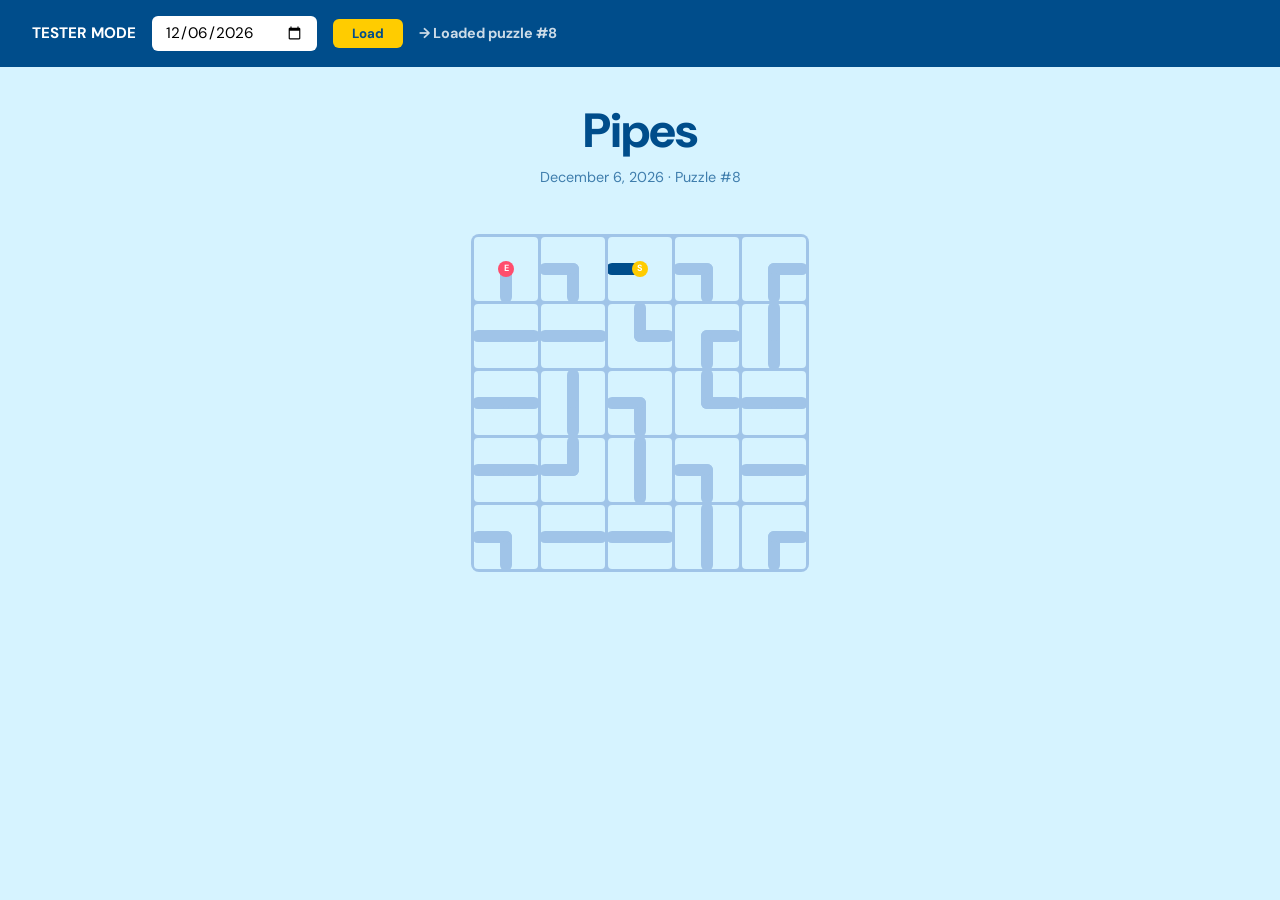
==== tester.html @ 9aea2033 "Local tester to test games before they are live" ====
<!DOCTYPE html>
<html lang="en">
  <head>
    <meta charset="UTF-8" />
    <meta name="viewport" content="width=device-width, initial-scale=1.0" />
    <title>Pipes Tester</title>
    <link rel="stylesheet" href="style.css" />
    <style>
      #tester-bar {
        background-color: #004d8b;
        color: white;
        padding: 1rem 2rem;
        display: flex;
        align-items: center;
        gap: 1rem;
        width: 100%;
        font-family: 'DM Sans', sans-serif;
        font-weight: 700;
        font-size: 0.95rem;
      }
      #tester-bar input {
        padding: 0.4rem 0.8rem;
        border-radius: 6px;
        border: none;
        font-family: 'DM Sans', sans-serif;
        font-size: 0.95rem;
      }
      #tester-bar button {
        padding: 0.4rem 1.2rem;
        border-radius: 6px;
        border: none;
        background: #ffcc00;
        color: #004d8b;
        font-family: 'DM Sans', sans-serif;
        font-weight: 700;
        cursor: pointer;
      }
      #tester-result {
        font-size: 0.9rem;
        opacity: 0.8;
      }
    </style>
  </head>
  <body>
    <div id="tester-bar">
      TESTER MODE
      <input type="date" id="date-input" />
      <button onclick="loadTestPuzzle()">Load</button>
      <span id="tester-result"></span>
    </div>

    <header>
      <h1>Pipes</h1>
      <p id="puzzle-info"></p>
    </header>

    <section id="game">
      <div id="timer" class="hidden"></div>
      <div id="grid"></div>
    </section>

    <div id="game-over" class="hidden">
      <div id="game-over-box">
        <h2>Solved!</h2>
        <p>Final Time: <span id="final-time"></span></p>
        <p>Thank you for playing!</p>
        <p>New puzzle in: <span id="countdown"></span></p>
      </div>
    </div>

    <script src="js/game.js"></script>
    <script src="js/render.js"></script>
    <script>
      let puzzle = null;

      // Set date input to today by default
      const today = new Date();
      document.getElementById('date-input').value = today.toISOString().split('T')[0];

      async function loadTestPuzzle() {
        const dateVal = document.getElementById('date-input').value;
        if (!dateVal) return;

        const selected = new Date(dateVal + 'T00:00:00');
        const start = new Date('2026-05-03');
        selected.setHours(0, 0, 0, 0);
        start.setHours(0, 0, 0, 0);

        const diff = Math.floor((selected - start) / (1000 * 60 * 60 * 24)) + 1;
        const totalPuzzles = 30; //FIXED NUMBER! CHANGE WHEN ADD MORE PUZZLES
        const puzzleNumber = ((diff - 1) % totalPuzzles) + 1;

        const response = await fetch(`puzzles/${puzzleNumber}.json`);
        puzzle = await response.json();
        puzzle.puzzleNumber = puzzleNumber;

        const dateStr = selected.toLocaleDateString('en-US', {
          month: 'long', day: 'numeric', year: 'numeric'
        });

        document.getElementById('puzzle-info').textContent = `${dateStr} · Puzzle #${puzzleNumber}`;
        document.getElementById('tester-result').textContent = `→ Loaded puzzle #${puzzleNumber}`;

        const sourceCell = getCellAt(puzzle.grid, puzzle.source.x, puzzle.source.y);
        const filledSet = floodFill(puzzle.grid, sourceCell);
        drawGrid(puzzle.grid, puzzle.source, puzzle.sink, filledSet);
        addTileListeners();
      }

      function addTileListeners() {
        document.querySelectorAll('.cell').forEach((div, index) => {
          div.addEventListener('click', () => {
            const tile = puzzle.grid[index];
            const rotated = rotateTile(tile);
            if (!rotated) return;
            const sourceCell = getCellAt(puzzle.grid, puzzle.source.x, puzzle.source.y);
            const filledSet = floodFill(puzzle.grid, sourceCell);
            drawGrid(puzzle.grid, puzzle.source, puzzle.sink, filledSet);
            addTileListeners();
            if (isSolved(puzzle.grid, sourceCell, getCellAt(puzzle.grid, puzzle.sink.x, puzzle.sink.y))) {
              document.getElementById('game-over').classList.remove('hidden');
            }
          });
        });
      }

      // Load today's puzzle automatically on open
      loadTestPuzzle();
    </script>
  </body>
</html>
---- style.css ----
@import url('https://fonts.googleapis.com/css2?family=DM+Sans:wght@400;700;800&display=swap');

*, *::before, *::after {
  box-sizing: border-box;
  margin: 0;
  padding: 0;
}

body {
  font-family: 'DM Sans', sans-serif;
  background-color: #d6f3ff;
  color: #004d8b;
  min-height: 100vh;
  display: flex;
  flex-direction: column;
  align-items: center;
}

header {
  text-align: center;
  padding: 2rem 0 1rem 0;
}

header h1 {
  font-size: 3rem;
  font-weight: 800;
  letter-spacing: -1px;
}

header p {
  font-size: 0.9rem;
  margin-top: 0.4rem;
  opacity: 0.7;
}

#intro {
  display: flex;
  flex-direction: column;
  align-items: center;
  gap: 2rem;
  margin-top: 3rem;
}

#start-btn {
  background-color: #004d8b;
  color: #d6f3ff;
  border: none;
  border-radius: 12px;
  padding: 0.9rem 3rem;
  font-family: 'DM Sans', sans-serif;
  font-size: 1.1rem;
  font-weight: 700;
  cursor: pointer;
}

#start-btn:hover {
  background-color: #003a6b;
}

.hidden {
  display: none !important;
}

#game {
  display: flex;
  flex-direction: column;
  align-items: center;
  gap: 1.5rem;
  margin-top: 2rem;
}

#grid {
  display: grid;
  gap: 3px;
  background-color: #a0c4e8;
  border-radius: 8px;
  padding: 3px;
}

#timer {
  font-size: 2rem;
  font-weight: 700;
}

#game-over {
  position: fixed;
  inset: 0;
  background-color: rgba(0, 0, 0, 0.5);
  display: flex;
  align-items: center;
  justify-content: center;
}

#game-over-box {
  background-color: #ffffff;
  border-radius: 16px;
  padding: 2.5rem;
  text-align: center;
  display: flex;
  flex-direction: column;
  gap: 1rem;
  max-width: 320px;
  width: 90%;
}

#game-over-box h2 {
  font-size: 2rem;
  font-weight: 800;
}

#game-over-box p {
  font-size: 1rem;
  opacity: 0.8;
}

.cell {
  width: 64px;
  height: 64px;
  background-color: #d6f3ff;
  border-radius: 4px;
  cursor: pointer;
}

.cell.locked {
  cursor: default;
}

#instructions {
  background-color: #ffffff;
  border-radius: 12px;
  padding: 1.5rem 2rem;
  max-width: 320px;
  width: 90%;
}

#instructions h2 {
  font-size: 1.2rem;
  font-weight: 800;
  margin-bottom: 1rem;
}

#instructions ul {
  list-style: none;
  display: flex;
  flex-direction: column;
  gap: 0.6rem;
}

#instructions li {
  font-size: 0.95rem;
  padding-left: 1.2rem;
  position: relative;
}

#instructions li::before {
  content: '•';
  position: absolute;
  left: 0;
  color: #004d8b;
  font-weight: 700;
}

#tile-preview {
  display: flex;
  gap: 1.5rem;
  justify-content: center;
  margin-top: 1.2rem;
}

.preview-item {
  display: flex;
  flex-direction: column;
  align-items: center;
  gap: 0.4rem;
  font-size: 0.85rem;
  font-weight: 700;
  color: #004d8b;
}
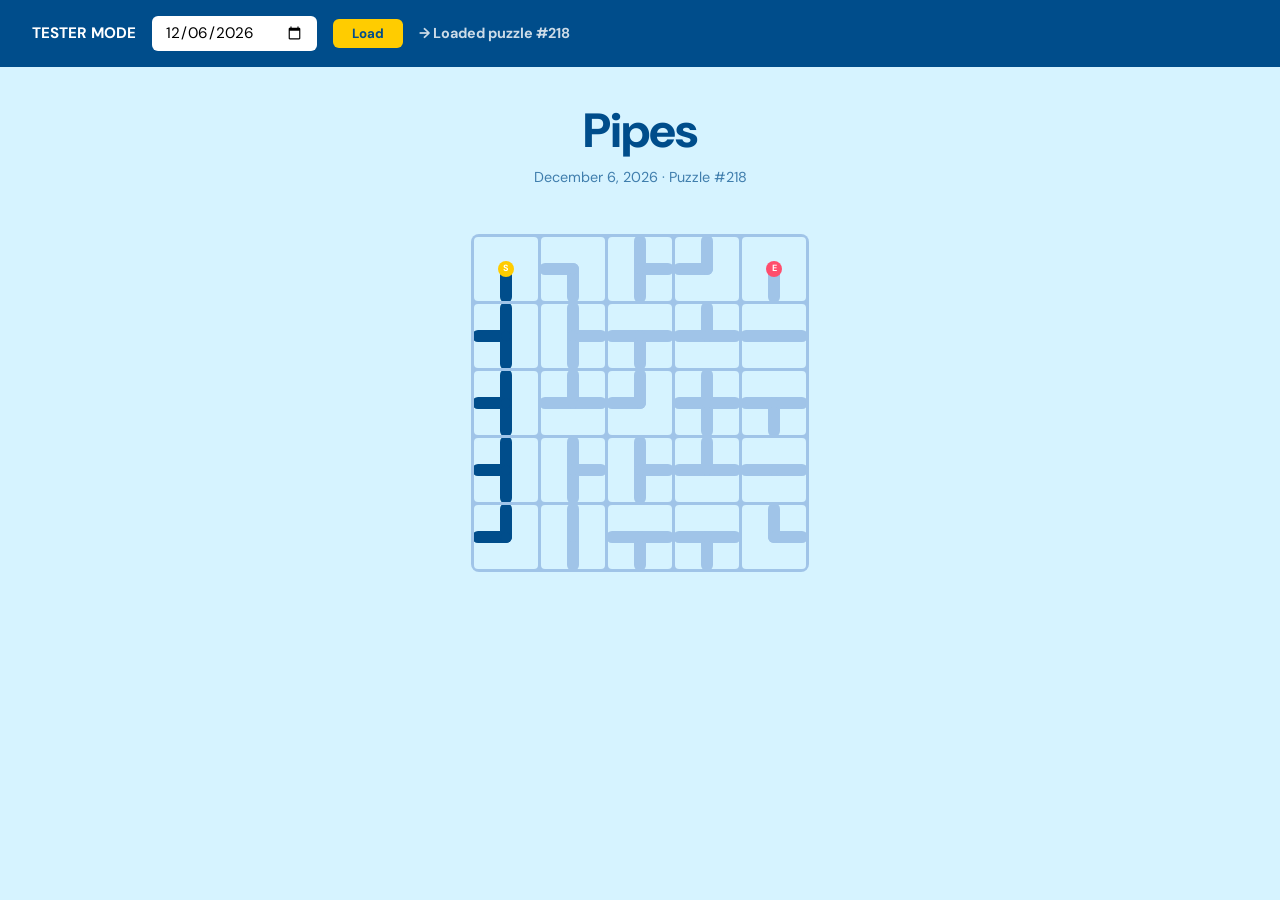
==== commit 4e944d04: "updated tester for puzzle number" ====
--- a/tester.html
+++ b/tester.html
@@ -87,7 +87,7 @@
         start.setHours(0, 0, 0, 0);
 
         const diff = Math.floor((selected - start) / (1000 * 60 * 60 * 24)) + 1;
-        const totalPuzzles = 30; //FIXED NUMBER! CHANGE WHEN ADD MORE PUZZLES
+        const totalPuzzles = 428; //FIXED NUMBER! CHANGE WHEN ADD MORE PUZZLES
         const puzzleNumber = ((diff - 1) % totalPuzzles) + 1;
 
         const response = await fetch(`puzzles/${puzzleNumber}.json`);
--- a/style.css
+++ b/style.css
@@ -175,4 +175,121 @@
   font-size: 0.85rem;
   font-weight: 700;
   color: #004d8b;
-}+}
+
+/* Admire button*/
+#admire-btn {
+  margin-top: 1rem;
+  padding: 10px 20px;
+  font-family: inherit;
+  font-size: 13px;
+  font-weight: 700;
+  background: transparent;
+  color: var(--accent, #004d8b);
+  border: 2px solid var(--accent, #004d8b);
+  border-radius: 6px;
+  cursor: pointer;
+  letter-spacing: 1px;
+  transition: all 0.15s;
+}
+
+#admire-btn:hover {
+  background: var(--accent, #004d8b);
+  color: white;
+}
+
+/*View results button*/
+#view-results-btn {
+  padding: 10px 20px;
+  font-family: 'DM Sans', sans-serif;
+  font-size: 13px;
+  font-weight: 700;
+  background: transparent;
+  color: #004d8b;
+  border: 2px solid #004d8b;
+  border-radius: 6px;
+  cursor: pointer;
+  letter-spacing: 1px;
+  transition: all 0.15s;
+}
+
+#view-results-btn:hover {
+  background: #004d8b;
+  color: #d6f3ff;
+}
+
+/* Leaderboard name entry */
+#leaderboard-entry {
+  display: flex;
+  gap: 0.5rem;
+  justify-content: center;
+}
+
+#player-name {
+  padding: 0.5rem 0.75rem;
+  border: 2px solid #a0c4e8;
+  border-radius: 8px;
+  font-size: 1rem;
+  font-family: 'DM Sans', sans-serif;
+  outline: none;
+  width: 160px;
+  color: #004d8b;
+  transition: border-color 0.2s;
+}
+
+#player-name:focus {
+  border-color: #004d8b;
+}
+
+#submit-score-btn {
+  padding: 0.5rem 1rem;
+  background: #004d8b;
+  color: #d6f3ff;
+  border: none;
+  border-radius: 8px;
+  font-size: 1rem;
+  font-family: 'DM Sans', sans-serif;
+  font-weight: 700;
+  cursor: pointer;
+  transition: background 0.2s;
+}
+
+#submit-score-btn:hover {
+  background: #003a6b;
+}
+
+/* Leaderboard list */
+#leaderboard h3 {
+  font-size: 1rem;
+  font-weight: 800;
+  color: #004d8b;
+  margin-bottom: 0.5rem;
+}
+
+#leaderboard-list {
+  list-style: none;
+  padding: 0;
+  margin: 0;
+  display: flex;
+  flex-direction: column;
+  gap: 0.3rem;
+}
+
+#leaderboard-list li {
+  display: flex;
+  align-items: center;
+  gap: 0.75rem;
+  padding: 0.4rem 0.6rem;
+  border-radius: 8px;
+  font-size: 0.95rem;
+  background: #f0f9ff;
+}
+
+#leaderboard-list li.you {
+  background: #d6f3ff;
+  font-weight: 700;
+}
+
+.lb-rank { color: #a0c4e8; font-size: 0.85rem; width: 20px; }
+.lb-name { flex: 1; text-align: left; }
+.lb-time { color: #004d8b; font-variant-numeric: tabular-nums; }
